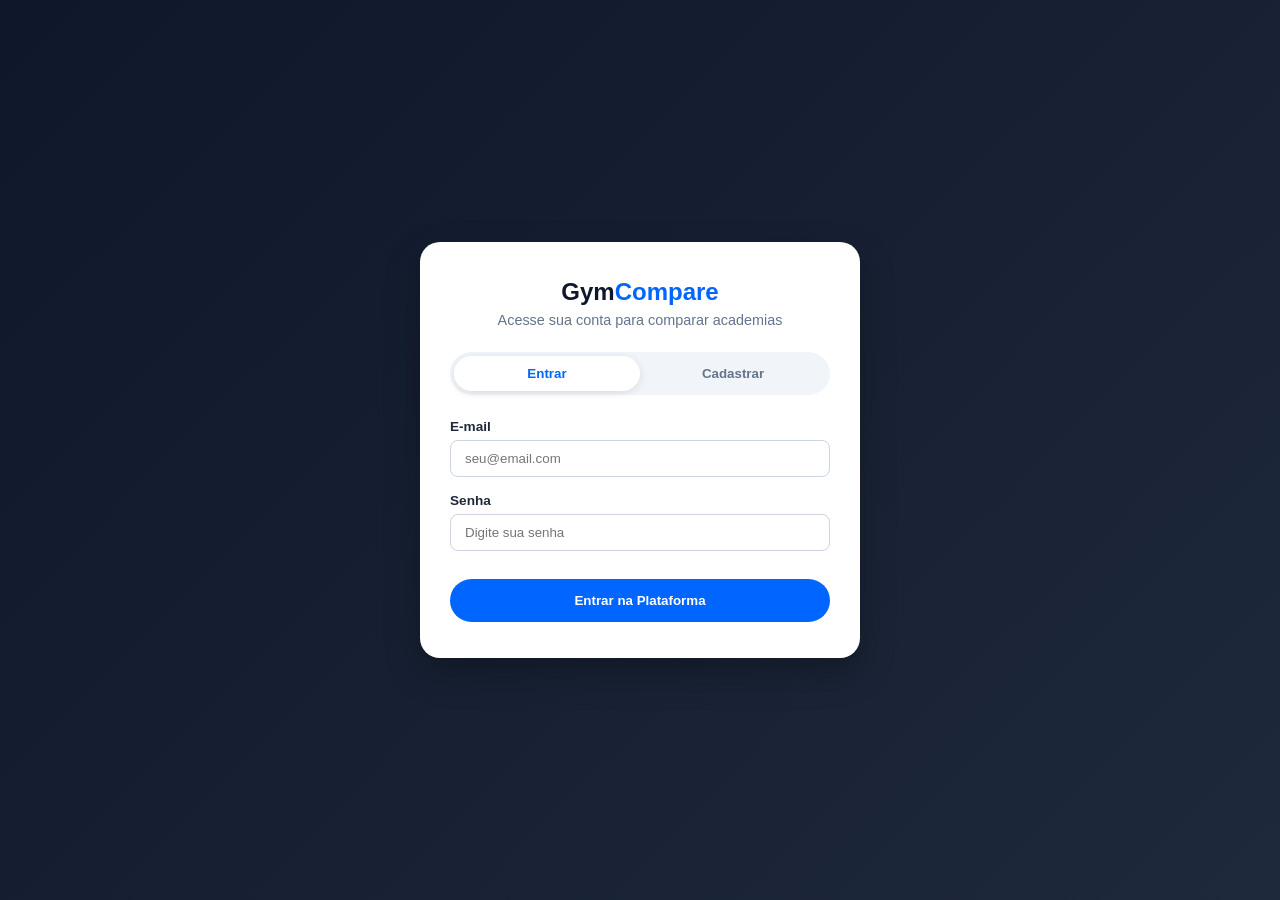
==== gym-frontend/login.html @ ad2262d3 "atualização projeto versão 1.0" ====
<!DOCTYPE html>
<html lang="pt-BR">
<head>
  <meta charset="UTF-8">
  <meta name="viewport" content="width=device-width, initial-scale=1.0">
  <title>Entrar | GymCompare</title>
  <link rel="stylesheet" href="style.css">
  <link rel="stylesheet" href="https://cdnjs.cloudflare.com/ajax/libs/font-awesome/6.5.1/css/all.min.css">
</head>
<body class="auth-body">

  <div class="auth-container">
    <div class="auth-card">
      <div class="auth-logo">
        <a href="#" class="logo">Gym<span>Compare</span></a>
        <p>Acesse sua conta para comparar academias</p>
      </div>

      <div class="auth-tabs">
        <button id="tabLogin" class="tab-btn active">Entrar</button>
        <button id="tabRegister" class="tab-btn">Cadastrar</button>
      </div>

      <form id="formLogin" class="auth-form">
        <div class="form-group">
          <label>E-mail</label>
          <input type="email" id="loginEmail" placeholder="seu@email.com" required>
        </div>
        <div class="form-group">
          <label>Senha</label>
          <input type="password" id="loginSenha" placeholder="Digite sua senha" required>
        </div>
        <button type="submit" class="btn-primary auth-submit-btn">Entrar na Plataforma</button>
      </form>

      <form id="formRegister" class="auth-form" style="display: none;">
        <div class="form-group">
          <label>Nome Completo</label>
          <input type="text" id="regNome" placeholder="Ex: João Silva" required>
        </div>
        <div class="form-group">
          <label>E-mail</label>
          <input type="email" id="regEmail" placeholder="seu@email.com" required>
        </div>
        <div class="form-group">
          <label>Senha</label>
          <input type="password" id="regSenha" placeholder="Crie uma senha" required>
        </div>
        <button type="submit" class="btn-primary auth-submit-btn">Criar Minha Conta</button>
      </form>

      <div id="authAlert" class="auth-alert" style="display: none;"></div>
    </div>
  </div>

  <script src="login.js"></script>
</body>
</html>
---- gym-frontend/style.css ----
html {
  scroll-behavior: smooth; /* Faz os links deslizarem suavemente até a seção */
}

:root {
  --primary-color: #0066ff;
  --primary-hover: #0052cc;
  --secondary-color: #0f172a;
  --bg-color: #f8fafc;
  --card-bg: #ffffff;
  --text-main: #1e293b;
  --text-muted: #64748b;
  --tag-highlight: #ff5722;
  --border-radius: 20px;
}

* {
  margin: 0;
  padding: 0;
  box-sizing: border-box;
  font-family: 'Segoe UI', Roboto, sans-serif;
}

body {
  background-color: var(--bg-color);
  color: var(--text-main);
}

/* Navbar */
.navbar {
  background: #ffffff;
  border-bottom: 1px solid #e2e8f0;
  position: sticky;
  top: 0;
  z-index: 100;
}

.nav-container {
  max-width: 1200px;
  margin: 0 auto;
  padding: 16px 24px;
  display: flex;
  justify-content: space-between;
  align-items: center;
}

.logo {
  font-size: 1.5rem;
  font-weight: 800;
  text-decoration: none;
  color: var(--secondary-color);
}

.logo span {
  color: var(--primary-color);
}

.nav-links a {
  margin: 0 16px;
  text-decoration: none;
  color: var(--text-muted);
  font-weight: 600;
  transition: 0.2s;
}

.nav-links a:hover {
  color: var(--primary-color);
}

.btn-primary {
  background: var(--primary-color);
  color: white;
  border: none;
  padding: 10px 24px;
  border-radius: 50px;
  font-weight: 700;
  cursor: pointer;
  transition: 0.3s;
}

.btn-primary:hover {
  background: var(--primary-hover);
}

/* Hero Section */
.main-container {
  max-width: 1200px;
  margin: 24px auto;
  padding: 0 20px;
}

.hero-section {
  background: linear-gradient(rgba(15, 23, 42, 0.65), rgba(15, 23, 42, 0.65)),
              url('https://images.unsplash.com/photo-1534438327276-14e5300c3a48?q=80&w=1470') center/cover;
  border-radius: var(--border-radius);
  padding: 60px 24px;
  text-align: center;
  color: white;
  margin-bottom: 40px;
}

.hero-content h2 {
  font-size: 2.2rem;
  font-weight: 800;
}

.hero-content h2 span {
  color: #38bdf8;
}

.hero-content p {
  margin: 12px 0 28px;
  color: #e2e8f0;
}

.search-box {
  background: white;
  max-width: 650px;
  margin: 0 auto;
  border-radius: 50px;
  display: flex;
  align-items: center;
  padding: 6px 8px 6px 20px;
  box-shadow: 0 10px 25px rgba(0,0,0,0.15);
}

.search-icon {
  color: var(--text-muted);
  font-size: 1.2rem;
  margin-right: 10px;
}

.search-box input {
  border: none;
  outline: none;
  flex: 1;
  font-size: 1rem;
  color: var(--text-main);
}

.search-btn {
  background: var(--primary-color);
  color: white;
  border: none;
  padding: 12px 28px;
  border-radius: 50px;
  font-weight: 700;
  cursor: pointer;
}

/* Resultados & Cards */
.results-section {
  margin-bottom: 50px;
}

.section-header {
  display: flex;
  justify-content: space-between;
  align-items: flex-end;
  margin-bottom: 24px;
  flex-wrap: wrap;
  gap: 16px;
}

.section-subtitle {
  color: var(--text-muted);
  font-size: 0.95rem;
  margin-top: 4px;
}

.cards-grid {
  display: grid;
  grid-template-columns: repeat(auto-fit, minmax(300px, 1fr));
  gap: 24px;
}

.card-plano {
  background: var(--card-bg);
  border-radius: var(--border-radius);
  border: 1px solid #e2e8f0;
  padding: 24px;
  position: relative;
  display: flex;
  flex-direction: column;
  box-shadow: 0 4px 12px rgba(0,0,0,0.04);
}

.card-plano.destaque {
  background: var(--secondary-color);
  color: white;
  border: 2px solid var(--primary-color);
}

.badge-vantagem {
  position: absolute;
  top: -12px;
  left: 24px;
  background: var(--tag-highlight);
  color: white;
  font-size: 0.75rem;
  font-weight: 700;
  padding: 4px 12px;
  border-radius: 20px;
}

.card-plano h4 {
  font-size: 1.4rem;
  margin-bottom: 6px;
}

.card-plano .academia-origem {
  font-size: 0.9rem;
  color: var(--text-muted);
  margin-bottom: 16px;
}

.card-plano.destaque .academia-origem {
  color: #94a3b8;
}

.card-preco .label-partir {
  font-size: 0.8rem;
  text-transform: uppercase;
}

.card-preco .valor {
  font-size: 2rem;
  font-weight: 800;
  color: var(--primary-color);
}

.card-plano.destaque .card-preco .valor {
  color: #38bdf8;
}

.beneficios-list {
  list-style: none;
  margin: 16px 0;
  flex: 1;
}

.beneficios-list li {
  margin-bottom: 8px;
  font-size: 0.9rem;
  display: flex;
  align-items: center;
  gap: 8px;
}

.card-btn {
  width: 100%;
  padding: 12px;
  border-radius: 50px;
  border: none;
  font-weight: 700;
  cursor: pointer;
  background: var(--primary-color);
  color: white;
}

/* Seção de Suporte */
.support-section {
  margin-bottom: 50px;
}

.support-card {
  background: #ffffff;
  border: 1px solid #e2e8f0;
  border-radius: var(--border-radius);
  padding: 32px;
}

.support-card h3 {
  font-size: 1.4rem;
  margin-bottom: 8px;
  display: flex;
  align-items: center;
  gap: 10px;
  color: var(--secondary-color);
}

.support-card > p {
  color: var(--text-muted);
  margin-bottom: 24px;
}

.support-grid {
  display: grid;
  grid-template-columns: repeat(auto-fit, minmax(280px, 1fr));
  gap: 20px;
}

.support-item {
  display: flex;
  gap: 16px;
  align-items: flex-start;
  padding: 16px;
  background: var(--bg-color);
  border-radius: 12px;
}

.support-item i {
  font-size: 1.5rem;
  color: var(--primary-color);
  margin-top: 3px;
}

.support-item p {
  font-size: 0.9rem;
  color: var(--text-muted);
  margin-top: 4px;
}

.support-item a {
  color: var(--primary-color);
  text-decoration: none;
  font-weight: 600;
}

/* Modal Cadastrar Academia */
.modal-overlay {
  display: none;
  position: fixed;
  top: 0;
  left: 0;
  width: 100%;
  height: 100%;
  background: rgba(0, 0, 0, 0.6);
  z-index: 1000;
  align-items: center;
  justify-content: center;
}

.modal-content {
  background: white;
  padding: 30px;
  border-radius: var(--border-radius);
  width: 100%;
  max-width: 500px;
}

.modal-header {
  display: flex;
  justify-content: space-between;
  align-items: center;
  margin-bottom: 20px;
}

.modal-close {
  background: none;
  border: none;
  font-size: 1.8rem;
  cursor: pointer;
  color: var(--text-muted);
}

.form-group {
  margin-bottom: 16px;
}

.form-group label {
  display: block;
  font-weight: 600;
  font-size: 0.85rem;
  margin-bottom: 6px;
}

.form-group input {
  width: 100%;
  padding: 10px 14px;
  border: 1px solid #cbd5e1;
  border-radius: 8px;
  outline: none;
}

.form-row {
  display: grid;
  grid-template-columns: 1fr 1fr;
  gap: 12px;
}

/* --- ESTILOS DA TELA DE LOGIN/CADASTRO --- */
.auth-body {
  min-height: 100vh;
  display: flex;
  align-items: center;
  justify-content: center;
  background: linear-gradient(135deg, #0f172a 0%, #1e293b 100%);
  padding: 20px;
}

.auth-container {
  width: 100%;
  max-width: 440px;
}

.auth-card {
  background: white;
  padding: 36px 30px;
  border-radius: var(--border-radius);
  box-shadow: 0 15px 35px rgba(0,0,0,0.25);
}

.auth-logo {
  text-align: center;
  margin-bottom: 24px;
}

.auth-logo p {
  color: var(--text-muted);
  font-size: 0.9rem;
  margin-top: 6px;
}

.auth-tabs {
  display: flex;
  background: #f1f5f9;
  border-radius: 50px;
  padding: 4px;
  margin-bottom: 24px;
}

.tab-btn {
  flex: 1;
  padding: 10px;
  border: none;
  background: transparent;
  font-weight: 700;
  border-radius: 50px;
  cursor: pointer;
  color: var(--text-muted);
  transition: 0.3s;
}

.tab-btn.active {
  background: white;
  color: var(--primary-color);
  box-shadow: 0 2px 8px rgba(0,0,0,0.1);
}

.auth-submit-btn {
  width: 100%;
  margin-top: 12px;
  padding: 14px;
}

.auth-alert {
  margin-top: 16px;
  padding: 12px;
  border-radius: 8px;
  font-size: 0.85rem;
  text-align: center;
}

.auth-alert.erro {
  background: #fee2e2;
  color: #b91c1c;
}

.auth-alert.sucesso {
  background: #dcfce7;
  color: #15803d;
}

.btn-logout {
  background: #f1f5f9;
  border: 1px solid #cbd5e1;
  color: #475569;
  padding: 8px 16px;
  border-radius: 50px;
  font-weight: 600;
  cursor: pointer;
  transition: 0.2s;
}

.btn-logout:hover {
  background: #fee2e2;
  color: #b91c1c;
  border-color: #fca5a5;
}
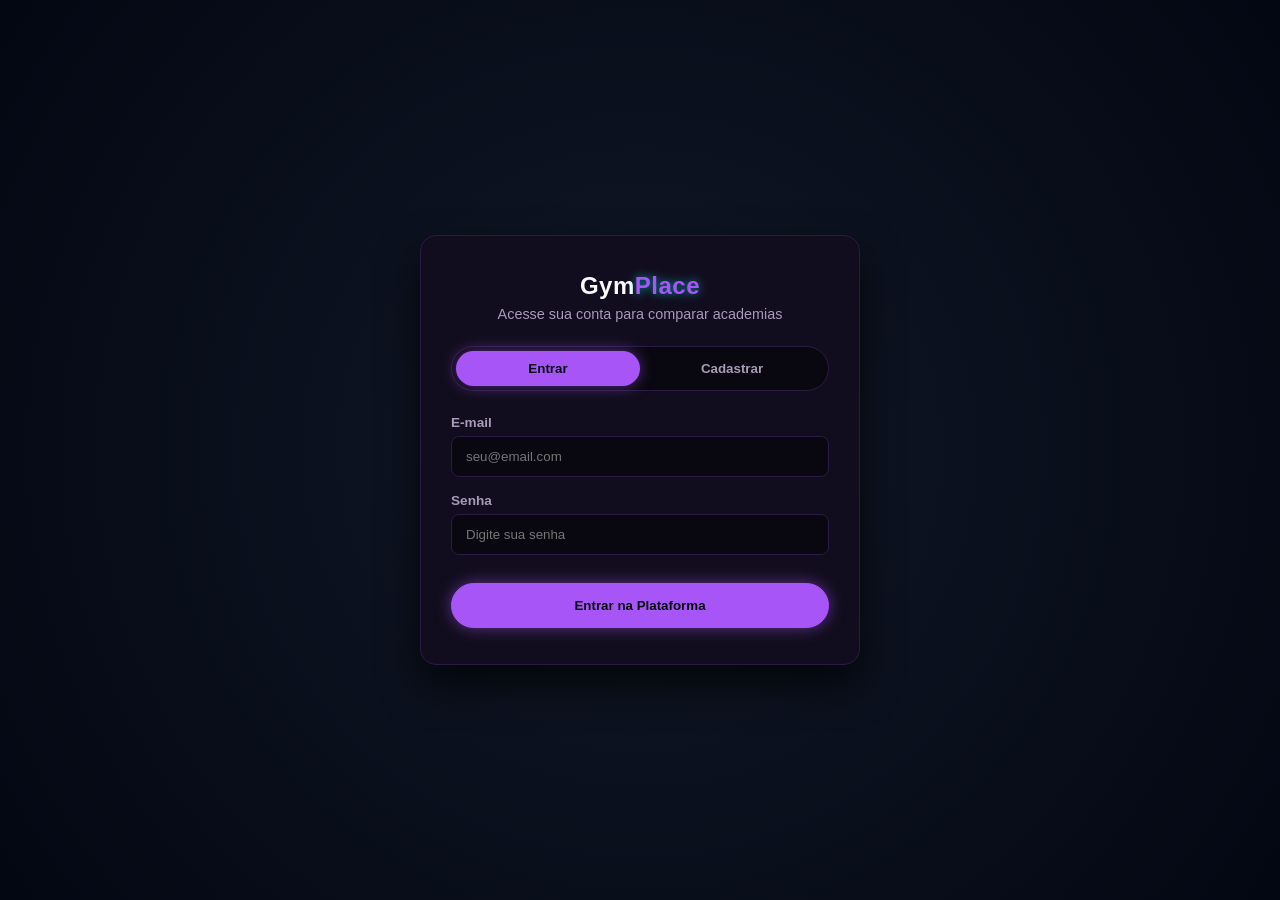
==== commit af68eb0f: "Mudanças de estilização 15:25 09/09/2026" ====
--- a/gym-frontend/login.html
+++ b/gym-frontend/login.html
@@ -3,7 +3,7 @@
 <head>
   <meta charset="UTF-8">
   <meta name="viewport" content="width=device-width, initial-scale=1.0">
-  <title>Entrar | GymCompare</title>
+  <title>Entrar | GymPlace</title>
   <link rel="stylesheet" href="style.css">
   <link rel="stylesheet" href="https://cdnjs.cloudflare.com/ajax/libs/font-awesome/6.5.1/css/all.min.css">
 </head>
@@ -12,7 +12,7 @@
   <div class="auth-container">
     <div class="auth-card">
       <div class="auth-logo">
-        <a href="#" class="logo">Gym<span>Compare</span></a>
+        <a href="#" class="logo">Gym<span>Place</span></a>
         <p>Acesse sua conta para comparar academias</p>
       </div>
 
--- a/gym-frontend/style.css
+++ b/gym-frontend/style.css
@@ -1,17 +1,27 @@
 html {
-  scroll-behavior: smooth; /* Faz os links deslizarem suavemente até a seção */
+  scroll-behavior: smooth;
 }
 
 :root {
-  --primary-color: #0066ff;
-  --primary-hover: #0052cc;
-  --secondary-color: #0f172a;
-  --bg-color: #f8fafc;
-  --card-bg: #ffffff;
-  --text-main: #1e293b;
-  --text-muted: #64748b;
-  --tag-highlight: #ff5722;
-  --border-radius: 20px;
+  /* Paleta Base Dark (com um leve tom grafite-azulado/ameixa de fundo) */
+  --bg-color: #09070f;
+  --card-bg: #120d1e;
+  --card-bg-elevated: #1a122c;
+  --border-color: #2a1b44;
+
+  /* Roxo Neon Principal & Efeitos */
+  --primary-color: #a855f7;                    /* Roxo Neon vibrante */
+  --primary-hover: #c084fc;                    /* Roxo mais claro para hover */
+  --neon-glow: 0 0 15px rgba(168, 85, 247, 0.5); /* Brilho neon roxo */
+  --neon-secondary: #00f0ff;                   /* Ciano (caso queira um contraste) */
+  --neon-green: #10b981;
+  --tag-highlight: #ec4899;                    /* Rosa/Magenta neon para destaques */
+  --tag-glow: 0 0 12px rgba(236, 72, 153, 0.5);
+
+  /* Tipografia */
+  --text-main: #f8fafc;
+  --text-muted: #a79bb7;
+  --border-radius: 16px;
 }
 
 * {
@@ -28,8 +38,9 @@
 
 /* Navbar */
 .navbar {
-  background: #ffffff;
-  border-bottom: 1px solid #e2e8f0;
+  background: rgba(8, 11, 17, 0.85);
+  backdrop-filter: blur(12px);
+  border-bottom: 1px solid var(--border-color);
   position: sticky;
   top: 0;
   z-index: 100;
@@ -48,11 +59,13 @@
   font-size: 1.5rem;
   font-weight: 800;
   text-decoration: none;
-  color: var(--secondary-color);
+  color: var(--text-main);
+  letter-spacing: 0.5px;
 }
 
 .logo span {
   color: var(--primary-color);
+  text-shadow: 0 0 10px rgba(0, 240, 255, 0.6);
 }
 
 .nav-links a {
@@ -60,26 +73,30 @@
   text-decoration: none;
   color: var(--text-muted);
   font-weight: 600;
-  transition: 0.2s;
+  transition: 0.2s ease;
 }
 
 .nav-links a:hover {
   color: var(--primary-color);
+  text-shadow: 0 0 8px rgba(0, 240, 255, 0.5);
 }
 
 .btn-primary {
   background: var(--primary-color);
-  color: white;
-  border: none;
+  color: #040810;
+  border: 1px solid var(--primary-color);
   padding: 10px 24px;
   border-radius: 50px;
   font-weight: 700;
   cursor: pointer;
-  transition: 0.3s;
+  box-shadow: var(--neon-glow);
+  transition: 0.3s ease;
 }
 
 .btn-primary:hover {
   background: var(--primary-hover);
+  box-shadow: 0 0 25px rgba(0, 240, 255, 0.6);
+  transform: translateY(-1px);
 }
 
 /* Hero Section */
@@ -90,8 +107,9 @@
 }
 
 .hero-section {
-  background: linear-gradient(rgba(15, 23, 42, 0.65), rgba(15, 23, 42, 0.65)),
+  background: linear-gradient(180deg, rgba(8, 11, 17, 0.75) 0%, rgba(15, 23, 42, 0.95) 100%),
               url('https://images.unsplash.com/photo-1534438327276-14e5300c3a48?q=80&w=1470') center/cover;
+  border: 1px solid var(--border-color);
   border-radius: var(--border-radius);
   padding: 60px 24px;
   text-align: center;
@@ -100,28 +118,36 @@
 }
 
 .hero-content h2 {
-  font-size: 2.2rem;
+  font-size: 2.3rem;
   font-weight: 800;
 }
 
 .hero-content h2 span {
-  color: #38bdf8;
+  color: var(--primary-color);
+  text-shadow: 0 0 12px rgba(0, 240, 255, 0.5);
 }
 
 .hero-content p {
   margin: 12px 0 28px;
-  color: #e2e8f0;
+  color: var(--text-muted);
 }
 
 .search-box {
-  background: white;
+  background: var(--card-bg);
+  border: 1px solid var(--border-color);
   max-width: 650px;
   margin: 0 auto;
   border-radius: 50px;
   display: flex;
   align-items: center;
   padding: 6px 8px 6px 20px;
-  box-shadow: 0 10px 25px rgba(0,0,0,0.15);
+  box-shadow: 0 8px 24px rgba(0, 0, 0, 0.5);
+  transition: 0.3s;
+}
+
+.search-box:focus-within {
+  border-color: var(--primary-color);
+  box-shadow: var(--neon-glow);
 }
 
 .search-icon {
@@ -131,6 +157,7 @@
 }
 
 .search-box input {
+  background: transparent;
   border: none;
   outline: none;
   flex: 1;
@@ -140,15 +167,21 @@
 
 .search-btn {
   background: var(--primary-color);
-  color: white;
+  color: #040810;
   border: none;
   padding: 12px 28px;
   border-radius: 50px;
   font-weight: 700;
   cursor: pointer;
-}
-
-/* Resultados & Cards */
+  transition: 0.3s ease;
+}
+
+.search-btn:hover {
+  background: var(--primary-hover);
+  box-shadow: 0 0 15px rgba(0, 240, 255, 0.5);
+}
+
+/* Resultados & Filtros */
 .results-section {
   margin-bottom: 50px;
 }
@@ -168,6 +201,22 @@
   margin-top: 4px;
 }
 
+.filters label {
+  color: var(--text-muted);
+  font-size: 0.9rem;
+}
+
+.filters strong {
+  color: var(--primary-color);
+}
+
+.filters input[type="range"] {
+  accent-color: var(--primary-color);
+  display: block;
+  margin-top: 8px;
+}
+
+/* Cards Grid */
 .cards-grid {
   display: grid;
   grid-template-columns: repeat(auto-fit, minmax(300px, 1fr));
@@ -177,18 +226,24 @@
 .card-plano {
   background: var(--card-bg);
   border-radius: var(--border-radius);
-  border: 1px solid #e2e8f0;
+  border: 1px solid var(--border-color);
   padding: 24px;
   position: relative;
   display: flex;
   flex-direction: column;
-  box-shadow: 0 4px 12px rgba(0,0,0,0.04);
+  box-shadow: 0 4px 16px rgba(0,0,0,0.3);
+  transition: transform 0.2s, border-color 0.2s;
+}
+
+.card-plano:hover {
+  border-color: rgba(0, 240, 255, 0.4);
+  transform: translateY(-3px);
 }
 
 .card-plano.destaque {
-  background: var(--secondary-color);
-  color: white;
-  border: 2px solid var(--primary-color);
+  background: var(--card-bg-elevated);
+  border: 1px solid var(--primary-color);
+  box-shadow: var(--neon-glow);
 }
 
 .badge-vantagem {
@@ -201,36 +256,37 @@
   font-weight: 700;
   padding: 4px 12px;
   border-radius: 20px;
+  box-shadow: var(--tag-glow);
+  text-transform: uppercase;
 }
 
 .card-plano h4 {
   font-size: 1.4rem;
   margin-bottom: 6px;
+  color: var(--text-main);
 }
 
 .card-plano .academia-origem {
   font-size: 0.9rem;
   color: var(--text-muted);
   margin-bottom: 16px;
-}
-
-.card-plano.destaque .academia-origem {
-  color: #94a3b8;
 }
 
 .card-preco .label-partir {
   font-size: 0.8rem;
   text-transform: uppercase;
+  color: var(--text-muted);
 }
 
 .card-preco .valor {
   font-size: 2rem;
   font-weight: 800;
   color: var(--primary-color);
-}
-
-.card-plano.destaque .card-preco .valor {
-  color: #38bdf8;
+  text-shadow: 0 0 8px rgba(0, 240, 255, 0.4);
+}
+
+.card-preco small {
+  color: var(--text-muted);
 }
 
 .beneficios-list {
@@ -245,27 +301,35 @@
   display: flex;
   align-items: center;
   gap: 8px;
+  color: #cbd5e1;
 }
 
 .card-btn {
   width: 100%;
   padding: 12px;
   border-radius: 50px;
-  border: none;
+  border: 1px solid var(--primary-color);
   font-weight: 700;
   cursor: pointer;
+  background: transparent;
+  color: var(--primary-color);
+  transition: 0.3s;
+}
+
+.card-btn:hover {
   background: var(--primary-color);
-  color: white;
-}
-
-/* Seção de Suporte */
+  color: #040810;
+  box-shadow: var(--neon-glow);
+}
+
+/* Suporte */
 .support-section {
   margin-bottom: 50px;
 }
 
 .support-card {
-  background: #ffffff;
-  border: 1px solid #e2e8f0;
+  background: var(--card-bg);
+  border: 1px solid var(--border-color);
   border-radius: var(--border-radius);
   padding: 32px;
 }
@@ -276,7 +340,7 @@
   display: flex;
   align-items: center;
   gap: 10px;
-  color: var(--secondary-color);
+  color: var(--text-main);
 }
 
 .support-card > p {
@@ -296,6 +360,7 @@
   align-items: flex-start;
   padding: 16px;
   background: var(--bg-color);
+  border: 1px solid var(--border-color);
   border-radius: 12px;
 }
 
@@ -305,6 +370,10 @@
   margin-top: 3px;
 }
 
+.support-item strong {
+  color: var(--text-main);
+}
+
 .support-item p {
   font-size: 0.9rem;
   color: var(--text-muted);
@@ -317,7 +386,11 @@
   font-weight: 600;
 }
 
-/* Modal Cadastrar Academia */
+.support-item a:hover {
+  text-decoration: underline;
+}
+
+/* Modais */
 .modal-overlay {
   display: none;
   position: fixed;
@@ -325,18 +398,21 @@
   left: 0;
   width: 100%;
   height: 100%;
-  background: rgba(0, 0, 0, 0.6);
+  background: rgba(0, 0, 0, 0.75);
+  backdrop-filter: blur(4px);
   z-index: 1000;
   align-items: center;
   justify-content: center;
 }
 
 .modal-content {
-  background: white;
+  background: var(--card-bg);
+  border: 1px solid var(--border-color);
   padding: 30px;
   border-radius: var(--border-radius);
   width: 100%;
   max-width: 500px;
+  box-shadow: 0 10px 40px rgba(0,0,0,0.8);
 }
 
 .modal-header {
@@ -344,6 +420,11 @@
   justify-content: space-between;
   align-items: center;
   margin-bottom: 20px;
+}
+
+.modal-header h4 {
+  font-size: 1.3rem;
+  color: var(--text-main);
 }
 
 .modal-close {
@@ -354,6 +435,10 @@
   color: var(--text-muted);
 }
 
+.modal-close:hover {
+  color: var(--primary-color);
+}
+
 .form-group {
   margin-bottom: 16px;
 }
@@ -363,14 +448,23 @@
   font-weight: 600;
   font-size: 0.85rem;
   margin-bottom: 6px;
+  color: var(--text-muted);
 }
 
 .form-group input {
   width: 100%;
-  padding: 10px 14px;
-  border: 1px solid #cbd5e1;
+  padding: 12px 14px;
+  background: var(--bg-color);
+  border: 1px solid var(--border-color);
   border-radius: 8px;
   outline: none;
+  color: var(--text-main);
+  transition: 0.2s;
+}
+
+.form-group input:focus {
+  border-color: var(--primary-color);
+  box-shadow: var(--neon-glow);
 }
 
 .form-row {
@@ -379,13 +473,13 @@
   gap: 12px;
 }
 
-/* --- ESTILOS DA TELA DE LOGIN/CADASTRO --- */
+/* Auth Pages (login.html) */
 .auth-body {
   min-height: 100vh;
   display: flex;
   align-items: center;
   justify-content: center;
-  background: linear-gradient(135deg, #0f172a 0%, #1e293b 100%);
+  background: radial-gradient(circle at center, #111827 0%, #030712 100%);
   padding: 20px;
 }
 
@@ -395,10 +489,11 @@
 }
 
 .auth-card {
-  background: white;
+  background: var(--card-bg);
+  border: 1px solid var(--border-color);
   padding: 36px 30px;
   border-radius: var(--border-radius);
-  box-shadow: 0 15px 35px rgba(0,0,0,0.25);
+  box-shadow: 0 20px 40px rgba(0, 0, 0, 0.7);
 }
 
 .auth-logo {
@@ -414,7 +509,8 @@
 
 .auth-tabs {
   display: flex;
-  background: #f1f5f9;
+  background: var(--bg-color);
+  border: 1px solid var(--border-color);
   border-radius: 50px;
   padding: 4px;
   margin-bottom: 24px;
@@ -433,9 +529,9 @@
 }
 
 .tab-btn.active {
-  background: white;
-  color: var(--primary-color);
-  box-shadow: 0 2px 8px rgba(0,0,0,0.1);
+  background: var(--primary-color);
+  color: #040810;
+  box-shadow: var(--neon-glow);
 }
 
 .auth-submit-btn {
@@ -453,19 +549,21 @@
 }
 
 .auth-alert.erro {
-  background: #fee2e2;
-  color: #b91c1c;
+  background: rgba(239, 68, 68, 0.15);
+  border: 1px solid #ef4444;
+  color: #fca5a5;
 }
 
 .auth-alert.sucesso {
-  background: #dcfce7;
-  color: #15803d;
+  background: rgba(16, 185, 129, 0.15);
+  border: 1px solid #10b981;
+  color: #6ee7b7;
 }
 
 .btn-logout {
-  background: #f1f5f9;
-  border: 1px solid #cbd5e1;
-  color: #475569;
+  background: var(--card-bg);
+  border: 1px solid var(--border-color);
+  color: var(--text-muted);
   padding: 8px 16px;
   border-radius: 50px;
   font-weight: 600;
@@ -474,7 +572,8 @@
 }
 
 .btn-logout:hover {
-  background: #fee2e2;
-  color: #b91c1c;
-  border-color: #fca5a5;
+  background: rgba(239, 68, 68, 0.15);
+  color: #f87171;
+  border-color: #ef4444;
+  box-shadow: 0 0 10px rgba(239, 68, 68, 0.3);
 }
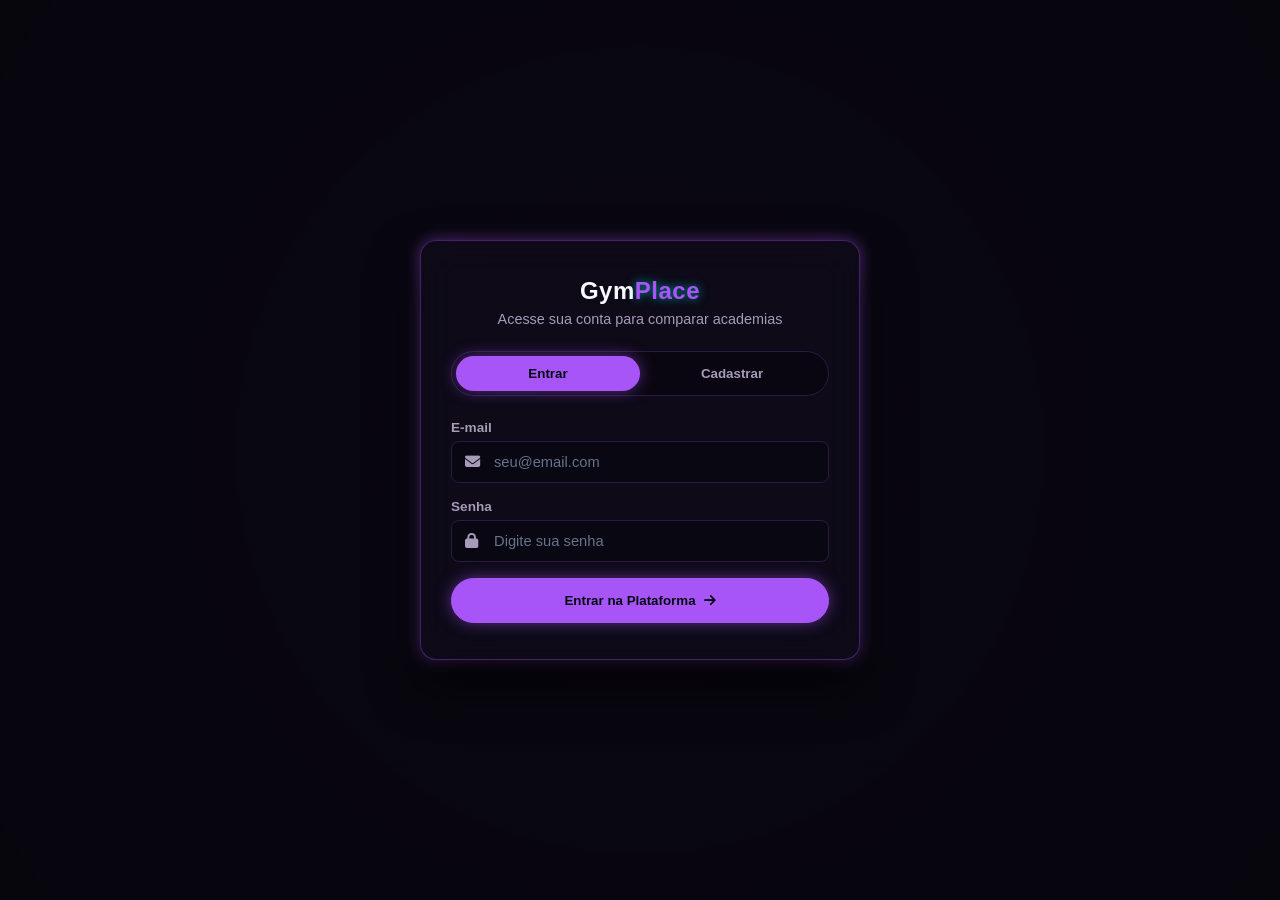
==== commit 0e5c97cc: "Correções dia 23/09/2026" ====
--- a/gym-frontend/login.html
+++ b/gym-frontend/login.html
@@ -8,6 +8,14 @@
   <link rel="stylesheet" href="https://cdnjs.cloudflare.com/ajax/libs/font-awesome/6.5.1/css/all.min.css">
 </head>
 <body class="auth-body">
+
+  <!-- Vídeo de Fundo em Loop e Mudo -->
+  <video autoplay muted loop playsinline class="video-bg">
+    <source src="video-bg.mp4" type="video/mp4">
+  </video>
+
+  <!-- Camada escura para dar contraste e legibilidade -->
+  <div class="video-overlay"></div>
 
   <div class="auth-container">
     <div class="auth-card">
@@ -21,32 +29,53 @@
         <button id="tabRegister" class="tab-btn">Cadastrar</button>
       </div>
 
+      <!-- Formulário de Login -->
       <form id="formLogin" class="auth-form">
         <div class="form-group">
-          <label>E-mail</label>
-          <input type="email" id="loginEmail" placeholder="seu@email.com" required>
+          <label for="loginEmail">E-mail</label>
+          <div class="input-wrapper">
+            <i class="fa-solid fa-envelope"></i>
+            <input type="email" id="loginEmail" placeholder="seu@email.com" required>
+          </div>
         </div>
         <div class="form-group">
-          <label>Senha</label>
-          <input type="password" id="loginSenha" placeholder="Digite sua senha" required>
+          <label for="loginSenha">Senha</label>
+          <div class="input-wrapper">
+            <i class="fa-solid fa-lock"></i>
+            <input type="password" id="loginSenha" placeholder="Digite sua senha" required>
+          </div>
         </div>
-        <button type="submit" class="btn-primary auth-submit-btn">Entrar na Plataforma</button>
+        <button type="submit" class="btn-primary auth-submit-btn">
+          Entrar na Plataforma <i class="fa-solid fa-arrow-right"></i>
+        </button>
       </form>
 
+      <!-- Formulário de Cadastro -->
       <form id="formRegister" class="auth-form" style="display: none;">
         <div class="form-group">
-          <label>Nome Completo</label>
-          <input type="text" id="regNome" placeholder="Ex: João Silva" required>
+          <label for="regNome">Nome Completo</label>
+          <div class="input-wrapper">
+            <i class="fa-solid fa-user"></i>
+            <input type="text" id="regNome" placeholder="Ex: João Silva" required>
+          </div>
         </div>
         <div class="form-group">
-          <label>E-mail</label>
-          <input type="email" id="regEmail" placeholder="seu@email.com" required>
+          <label for="regEmail">E-mail</label>
+          <div class="input-wrapper">
+            <i class="fa-solid fa-envelope"></i>
+            <input type="email" id="regEmail" placeholder="seu@email.com" required>
+          </div>
         </div>
         <div class="form-group">
-          <label>Senha</label>
-          <input type="password" id="regSenha" placeholder="Crie uma senha" required>
+          <label for="regSenha">Senha</label>
+          <div class="input-wrapper">
+            <i class="fa-solid fa-lock"></i>
+            <input type="password" id="regSenha" placeholder="Crie uma senha" required>
+          </div>
         </div>
-        <button type="submit" class="btn-primary auth-submit-btn">Criar Minha Conta</button>
+        <button type="submit" class="btn-primary auth-submit-btn">
+          Criar Minha Conta <i class="fa-solid fa-user-plus"></i>
+        </button>
       </form>
 
       <div id="authAlert" class="auth-alert" style="display: none;"></div>
--- a/gym-frontend/style.css
+++ b/gym-frontend/style.css
@@ -473,27 +473,64 @@
   gap: 12px;
 }
 
-/* Auth Pages (login.html) */
+/* ===================================================
+   TELA DE LOGIN & CADASTRO (COM VÍDEO & GLASSMORPHISM)
+=================================================== */
+
 .auth-body {
   min-height: 100vh;
+  width: 100vw;
+  overflow: hidden;
   display: flex;
   align-items: center;
   justify-content: center;
-  background: radial-gradient(circle at center, #111827 0%, #030712 100%);
+  background-color: var(--bg-color);
+  position: relative;
   padding: 20px;
 }
 
+/* Vídeo fixado em segundo plano */
+.video-bg {
+  position: fixed;
+  top: 0;
+  left: 0;
+  width: 100%;
+  height: 100%;
+  object-fit: cover;
+  z-index: -2;
+}
+
+/* Camada escura com gradiente suave para leitura perfeita */
+.video-overlay {
+  position: fixed;
+  top: 0;
+  left: 0;
+  width: 100%;
+  height: 100%;
+  background: radial-gradient(circle at center, rgba(14, 9, 24, 0.30) 0%, rgba(6, 4, 12, 0.55) 100%);
+  z-index: -1;
+}
+
 .auth-container {
   width: 100%;
   max-width: 440px;
-}
-
+  z-index: 1;
+}
+
+/* Card com efeito de vidro fosco (Glassmorphism) */
 .auth-card {
-  background: var(--card-bg);
-  border: 1px solid var(--border-color);
+  background: rgba(18, 13, 30, 0.65);
+  backdrop-filter: blur(18px);
+  -webkit-backdrop-filter: blur(18px);
+  border: 1px solid rgba(168, 85, 247, 0.35);
   padding: 36px 30px;
   border-radius: var(--border-radius);
-  box-shadow: 0 20px 40px rgba(0, 0, 0, 0.7);
+  box-shadow: 0 25px 50px rgba(0, 0, 0, 0.7), var(--neon-glow);
+  transition: border-color 0.3s ease;
+}
+
+.auth-card:hover {
+  border-color: rgba(168, 85, 247, 0.6);
 }
 
 .auth-logo {
@@ -509,7 +546,7 @@
 
 .auth-tabs {
   display: flex;
-  background: var(--bg-color);
+  background: rgba(9, 7, 15, 0.7);
   border: 1px solid var(--border-color);
   border-radius: 50px;
   padding: 4px;
@@ -534,10 +571,50 @@
   box-shadow: var(--neon-glow);
 }
 
+/* Envoltório dos inputs com ícones embutidos */
+.input-wrapper {
+  position: relative;
+  display: flex;
+  align-items: center;
+}
+
+.input-wrapper i {
+  position: absolute;
+  left: 14px;
+  color: var(--text-muted);
+  font-size: 0.95rem;
+}
+
+.input-wrapper input {
+  width: 100%;
+  padding: 12px 14px 12px 42px;
+  background: rgba(9, 7, 15, 0.75);
+  border: 1px solid var(--border-color);
+  border-radius: 8px;
+  outline: none;
+  color: var(--text-main);
+  font-size: 0.92rem;
+  transition: 0.2s;
+}
+
+.input-wrapper input:focus {
+  border-color: var(--primary-color);
+  box-shadow: var(--neon-glow);
+  background: rgba(18, 13, 30, 0.9);
+}
+
+.input-wrapper input::placeholder {
+  color: #64748b;
+}
+
 .auth-submit-btn {
   width: 100%;
   margin-top: 12px;
   padding: 14px;
+  display: flex;
+  align-items: center;
+  justify-content: center;
+  gap: 8px;
 }
 
 .auth-alert {
